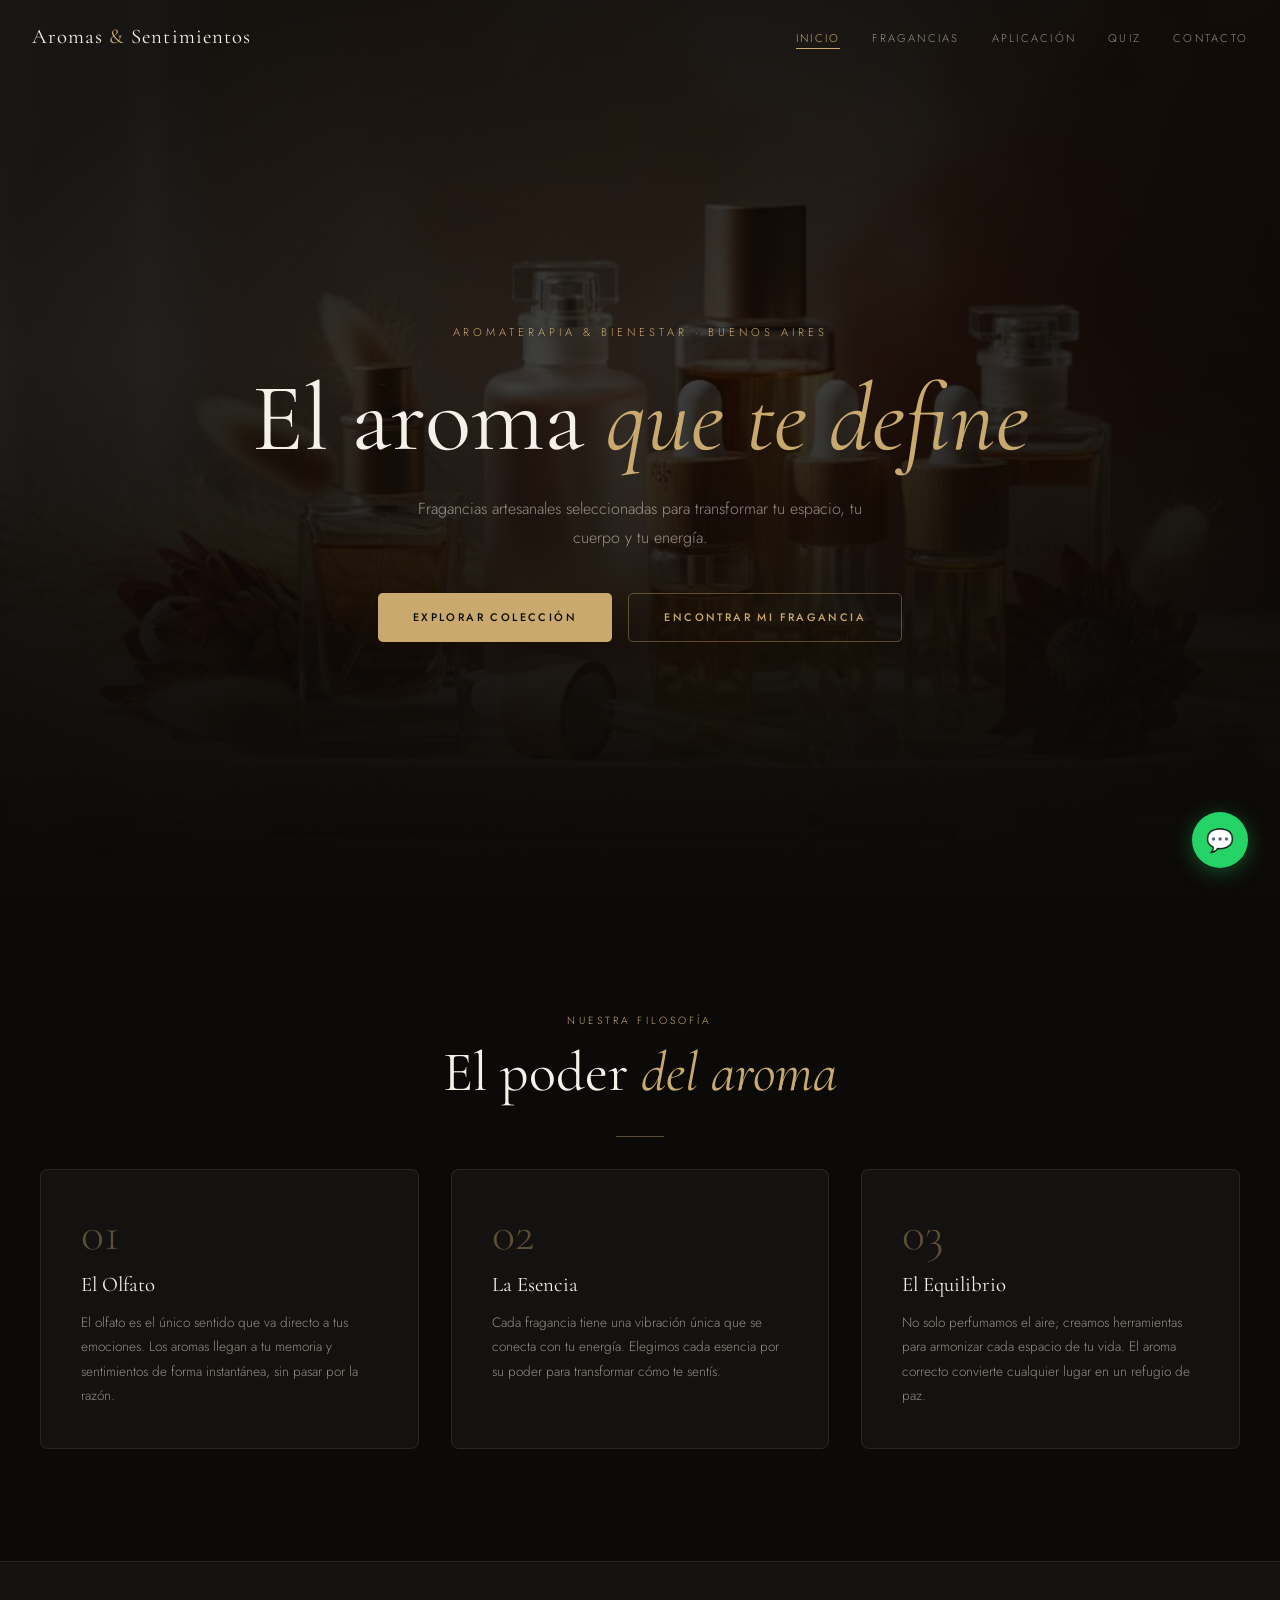
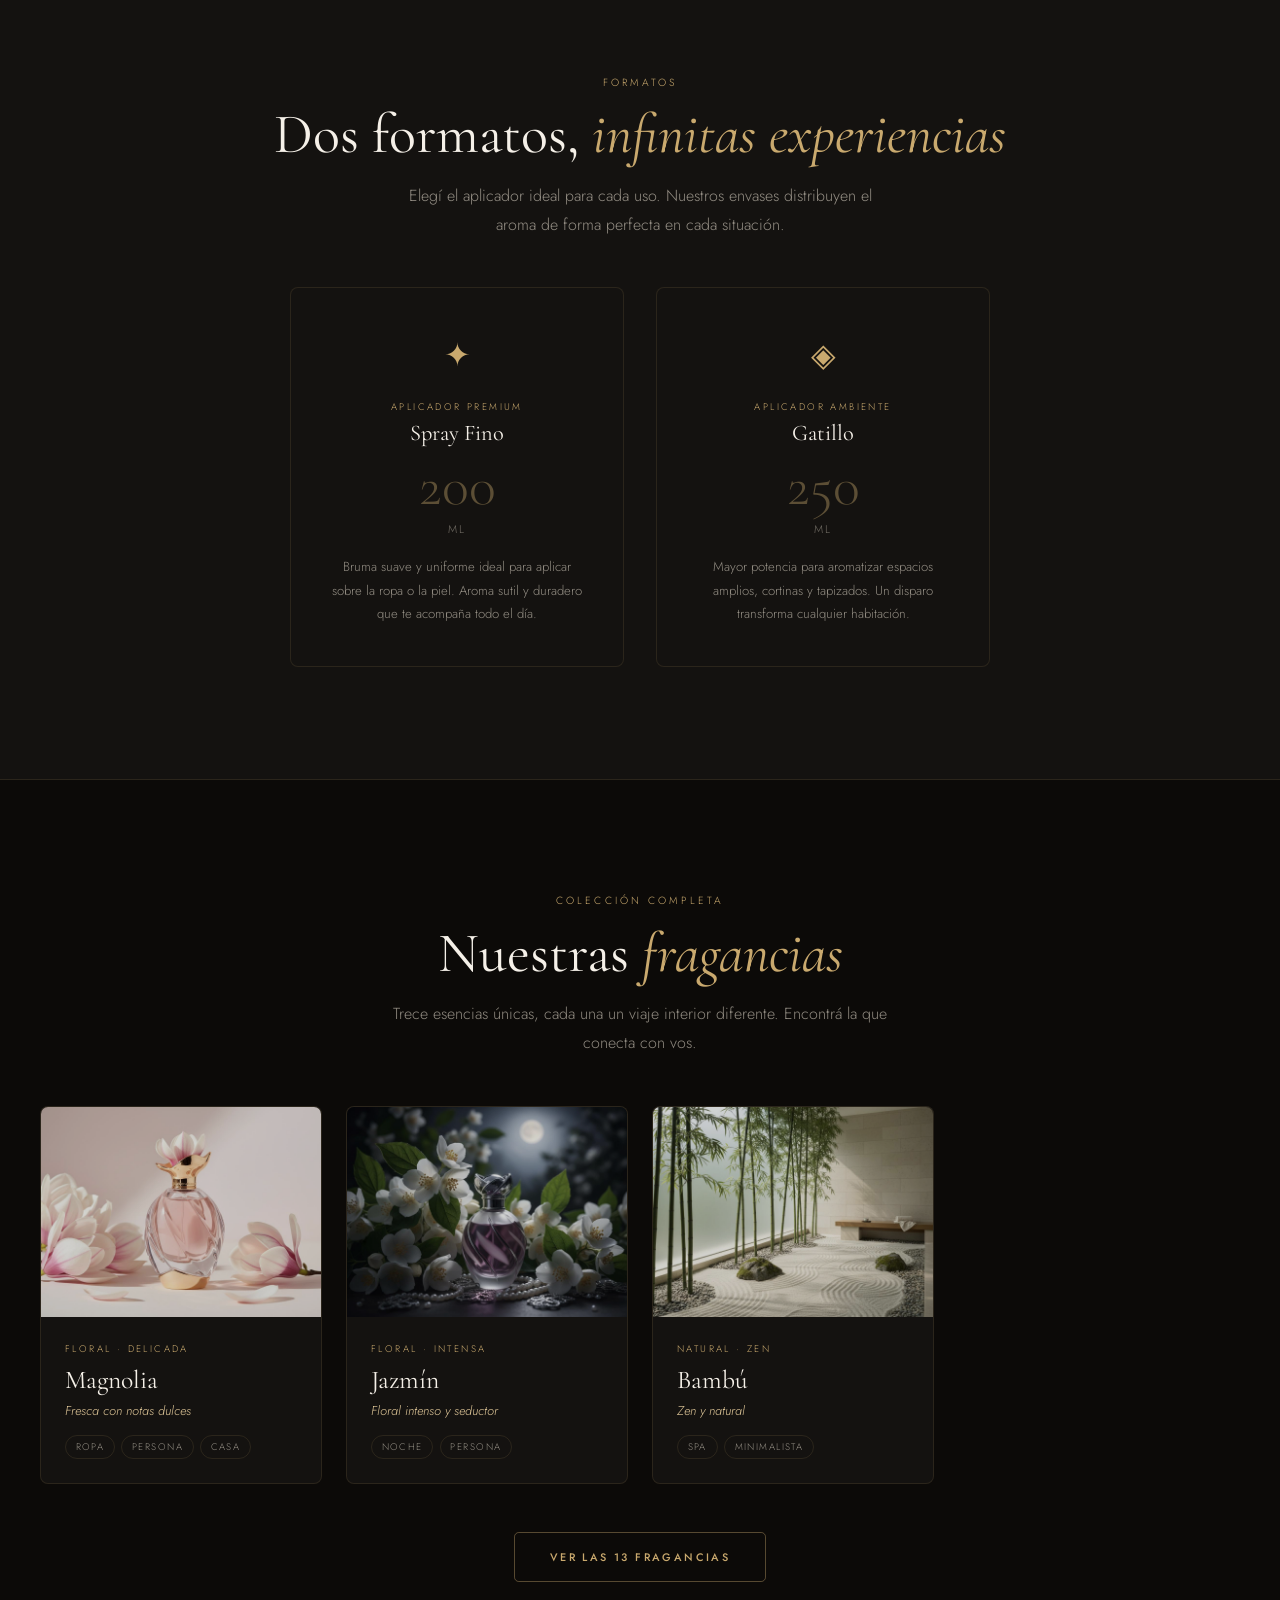
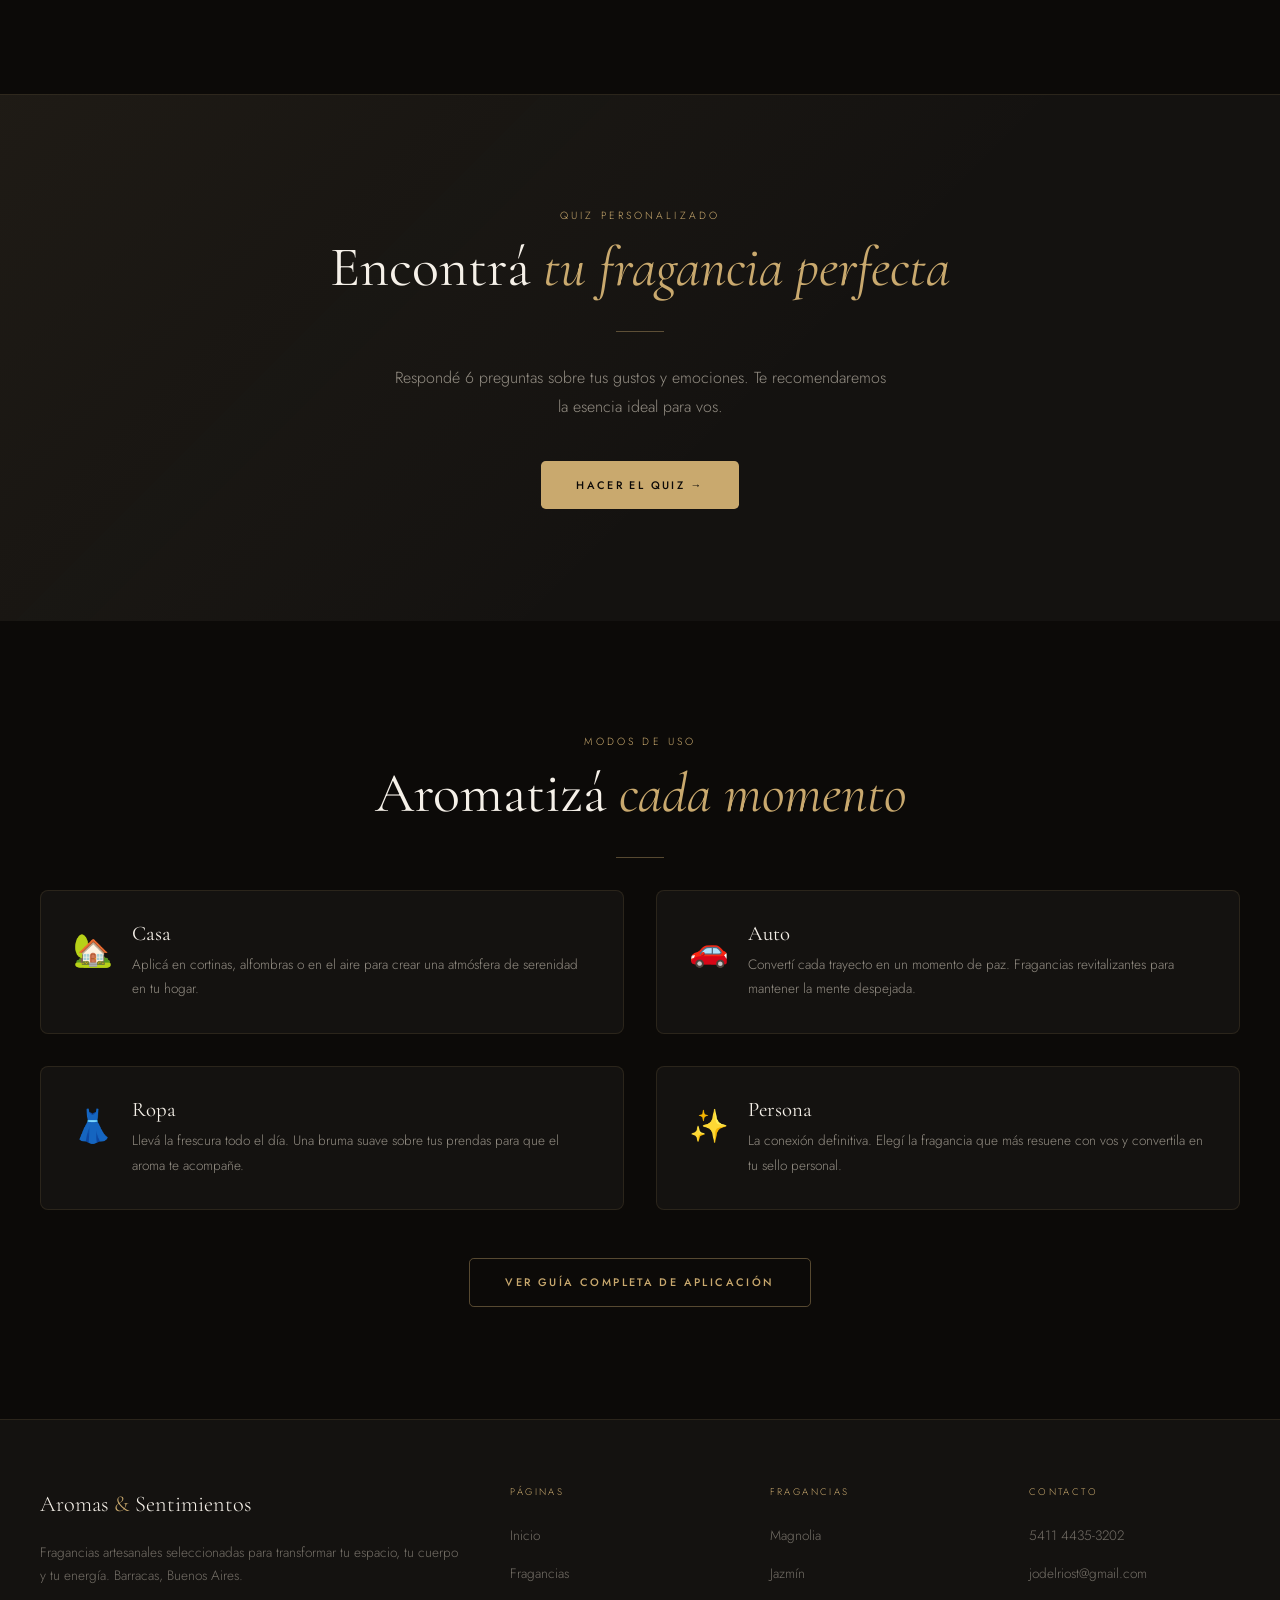
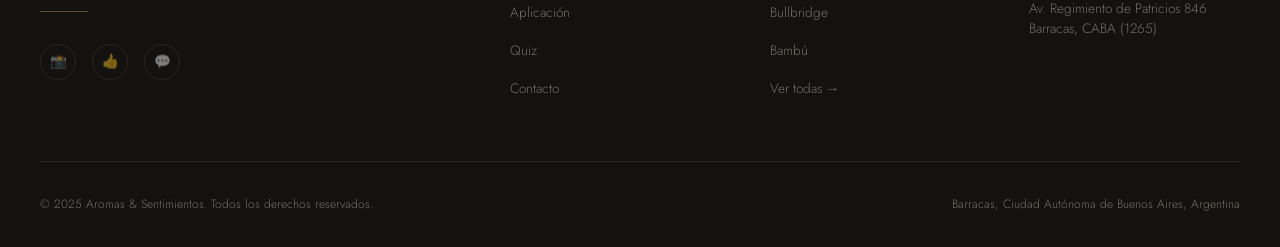
==== index.html @ 44676bf6 "Mi primer commit, proyecto subido a netlify Parent Folder ENCONTRA-TU-FRAGANCIA" ====
<!DOCTYPE html>
<html lang="es">
<head>
  <meta charset="UTF-8">
  <meta name="viewport" content="width=device-width, initial-scale=1.0">
  <title>Aromas & Sentimientos — Fragancias Artesanales en Buenos Aires</title>
  <meta name="description" content="Fragancias artesanales seleccionadas para transformar tu espacio, cuerpo y energía. Descubrí nuestras 13 esencias únicas en Barracas, Buenos Aires.">
  <meta name="keywords" content="fragancias artesanales, aromaterapia, perfumes Buenos Aires, Barracas, esencias, aromas sentimientos">
  <meta name="robots" content="index, follow">
  <meta name="author" content="Aromas & Sentimientos">
  <link rel="canonical" href="https://tufragancia.netlify.app/">

  <!-- Open Graph -->
  <meta property="og:type" content="website">
  <meta property="og:title" content="Aromas & Sentimientos — Fragancias Artesanales">
  <meta property="og:description" content="Fragancias artesanales seleccionadas para transformar tu espacio, cuerpo y energía.">
  <meta property="og:url" content="https://tufragancia.netlify.app/">
  <meta property="og:image" content="https://tufragancia.netlify.app/images/hero-bg.jpg">
  <meta property="og:locale" content="es_AR">

  <!-- Twitter Card -->
  <meta name="twitter:card" content="summary_large_image">
  <meta name="twitter:title" content="Aromas & Sentimientos — Fragancias Artesanales">
  <meta name="twitter:description" content="Fragancias artesanales seleccionadas para transformar tu espacio, cuerpo y energía.">

  <!-- Schema.org -->
  <script type="application/ld+json">
  {
    "@context": "https://schema.org",
    "@type": "LocalBusiness",
    "name": "Aromas & Sentimientos",
    "description": "Fragancias artesanales seleccionadas para transformar tu espacio, cuerpo y energía.",
    "url": "https://tufragancia.netlify.app",
    "telephone": "+541144353202",
    "email": "jodelriost@gmail.com",
    "address": {
      "@type": "PostalAddress",
      "streetAddress": "Avenida Regimiento de Patricios 846",
      "addressLocality": "Barracas",
      "addressRegion": "Ciudad Autónoma de Buenos Aires",
      "postalCode": "1265",
      "addressCountry": "AR"
    },
    "sameAs": [
      "https://www.instagram.com/aromassentimientos",
      "https://www.facebook.com/aromassentimientos"
    ],
    "openingHoursSpecification": {
      "@type": "OpeningHoursSpecification",
      "dayOfWeek": ["Monday","Tuesday","Wednesday","Thursday","Friday","Saturday"],
      "opens": "10:00",
      "closes": "19:00"
    },
    "priceRange": "$$",
    "image": "https://tufragancia.netlify.app/images/hero-bg.jpg"
  }
  </script>

  <link rel="icon" type="image/svg+xml" href="favicon.svg">
  <link rel="stylesheet" href="css/styles.css">
</head>
<body>

<!-- NAV -->
<nav class="nav" role="navigation" aria-label="Navegación principal">
  <a href="index.html" class="nav-logo" aria-label="Aromas Sentimientos - Inicio">Aromas <span>&</span> Sentimientos</a>
  <ul class="nav-links" role="list">
    <li><a href="index.html" class="active">Inicio</a></li>
    <li><a href="fragancias.html">Fragancias</a></li>
    <li><a href="aplicacion.html">Aplicación</a></li>
    <li><a href="quiz.html">Quiz</a></li>
    <li><a href="contacto.html">Contacto</a></li>
  </ul>
  <button class="nav-hamburger" aria-label="Abrir menú" aria-expanded="false">
    <span></span><span></span><span></span>
  </button>
</nav>

<!-- HERO -->
<section class="hero" aria-label="Hero principal">
  <div class="hero-bg" role="img" aria-label="Fragancias artesanales de Aromas y Sentimientos"></div>
  <div class="hero-overlay"></div>
  <div class="hero-content">
    <p class="hero-eyebrow">Aromaterapia & Bienestar · Buenos Aires</p>
    <h1>El aroma <em>que te define</em></h1>
    <p class="hero-sub">Fragancias artesanales seleccionadas para transformar tu espacio, tu cuerpo y tu energía.</p>
    <div class="hero-actions">
      <a href="fragancias.html" class="btn btn-gold">Explorar colección</a>
      <a href="quiz.html" class="btn btn-outline">Encontrar mi fragancia</a>
    </div>
  </div>
</section>

<!-- FILOSOFÍA -->
<section class="section" id="filosofia" aria-labelledby="filosofia-title">
  <div class="container">
    <div class="text-center reveal">
      <span class="section-label">Nuestra filosofía</span>
      <h2 id="filosofia-title">El poder <em>del aroma</em></h2>
      <div class="gold-line center"></div>
    </div>
    <div class="phil-grid">
      <article class="phil-item reveal">
        <p class="phil-num">01</p>
        <h3 class="phil-title">El Olfato</h3>
        <p class="phil-text">El olfato es el único sentido que va directo a tus emociones. Los aromas llegan a tu memoria y sentimientos de forma instantánea, sin pasar por la razón.</p>
      </article>
      <article class="phil-item reveal">
        <p class="phil-num">02</p>
        <h3 class="phil-title">La Esencia</h3>
        <p class="phil-text">Cada fragancia tiene una vibración única que se conecta con tu energía. Elegimos cada esencia por su poder para transformar cómo te sentís.</p>
      </article>
      <article class="phil-item reveal">
        <p class="phil-num">03</p>
        <h3 class="phil-title">El Equilibrio</h3>
        <p class="phil-text">No solo perfumamos el aire; creamos herramientas para armonizar cada espacio de tu vida. El aroma correcto convierte cualquier lugar en un refugio de paz.</p>
      </article>
    </div>
  </div>
</section>

<!-- PRESENTACIONES -->
<section class="section" style="background: var(--surface); border-top: 1px solid var(--border); border-bottom: 1px solid var(--border);" aria-labelledby="pres-title">
  <div class="container">
    <div class="text-center reveal">
      <span class="section-label">Formatos</span>
      <h2 id="pres-title">Dos formatos, <em>infinitas experiencias</em></h2>
      <p style="max-width: 55ch; margin: 1rem auto 3rem;">Elegí el aplicador ideal para cada uso. Nuestros envases distribuyen el aroma de forma perfecta en cada situación.</p>
    </div>
    <div class="pres-grid">
      <div class="pres-card reveal">
        <div class="pres-icon">✦</div>
        <p class="pres-type">Aplicador Premium</p>
        <h3 class="pres-name">Spray Fino</h3>
        <p class="pres-ml">200</p>
        <p class="pres-ml-unit">ML</p>
        <p class="pres-desc">Bruma suave y uniforme ideal para aplicar sobre la ropa o la piel. Aroma sutil y duradero que te acompaña todo el día.</p>
      </div>
      <div class="pres-card reveal">
        <div class="pres-icon">◈</div>
        <p class="pres-type">Aplicador Ambiente</p>
        <h3 class="pres-name">Gatillo</h3>
        <p class="pres-ml">250</p>
        <p class="pres-ml-unit">ML</p>
        <p class="pres-desc">Mayor potencia para aromatizar espacios amplios, cortinas y tapizados. Un disparo transforma cualquier habitación.</p>
      </div>
    </div>
  </div>
</section>

<!-- FRAGANCIAS PREVIEW -->
<section class="section" aria-labelledby="frag-preview-title">
  <div class="container">
    <div class="text-center reveal">
      <span class="section-label">Colección Completa</span>
      <h2 id="frag-preview-title">Nuestras <em>fragancias</em></h2>
      <p style="max-width: 55ch; margin: 1rem auto 3rem;">Trece esencias únicas, cada una un viaje interior diferente. Encontrá la que conecta con vos.</p>
    </div>
    <div class="frag-grid">
      <article class="frag-card reveal">
        <img src="images/fragrance-magnolia.jpg" alt="Fragancia Magnolia - Floral delicada" class="frag-card-img" width="400" height="300" loading="lazy">
        <div class="frag-card-body">
          <p class="frag-cat">Floral · Delicada</p>
          <h3 class="frag-name">Magnolia</h3>
          <p class="frag-perfil">Fresca con notas dulces</p>
          <div class="frag-usos"><span class="frag-uso-tag">Ropa</span><span class="frag-uso-tag">Persona</span><span class="frag-uso-tag">Casa</span></div>
        </div>
      </article>
      <article class="frag-card reveal">
        <img src="images/fragrance-jazmin.jpg" alt="Fragancia Jazmín - Floral intensa seductora" class="frag-card-img" width="400" height="300" loading="lazy">
        <div class="frag-card-body">
          <p class="frag-cat">Floral · Intensa</p>
          <h3 class="frag-name">Jazmín</h3>
          <p class="frag-perfil">Floral intenso y seductor</p>
          <div class="frag-usos"><span class="frag-uso-tag">Noche</span><span class="frag-uso-tag">Persona</span></div>
        </div>
      </article>
      <article class="frag-card reveal">
        <img src="images/fragrance-bambu.jpg" alt="Fragancia Bambú - Natural Zen" class="frag-card-img" width="400" height="300" loading="lazy">
        <div class="frag-card-body">
          <p class="frag-cat">Natural · Zen</p>
          <h3 class="frag-name">Bambú</h3>
          <p class="frag-perfil">Zen y natural</p>
          <div class="frag-usos"><span class="frag-uso-tag">Spa</span><span class="frag-uso-tag">Minimalista</span></div>
        </div>
      </article>
    </div>
    <div class="text-center mt-3 reveal">
      <a href="fragancias.html" class="btn btn-outline">Ver las 13 fragancias</a>
    </div>
  </div>
</section>

<!-- CTA QUIZ -->
<section class="section" style="background: linear-gradient(135deg, rgba(201,169,110,0.06) 0%, transparent 60%), var(--surface); border-top: 1px solid var(--border);" aria-labelledby="cta-title">
  <div class="container text-center">
    <div class="reveal">
      <span class="section-label">Quiz Personalizado</span>
      <h2 id="cta-title">Encontrá <em>tu fragancia perfecta</em></h2>
      <div class="gold-line center"></div>
      <p style="max-width: 55ch; margin: 0 auto 2.5rem;">Respondé 6 preguntas sobre tus gustos y emociones. Te recomendaremos la esencia ideal para vos.</p>
      <a href="quiz.html" class="btn btn-gold">Hacer el Quiz →</a>
    </div>
  </div>
</section>

<!-- AMBIENTES PREVIEW -->
<section class="section" aria-labelledby="amb-title">
  <div class="container">
    <div class="text-center reveal">
      <span class="section-label">Modos de Uso</span>
      <h2 id="amb-title">Aromatizá <em>cada momento</em></h2>
      <div class="gold-line center"></div>
    </div>
    <div class="aplic-grid">
      <div class="reveal" style="background: var(--surface); border: 1px solid var(--border); border-radius: 0.5rem; padding: 2rem; display:flex; gap:1.2rem; align-items:flex-start;">
        <span style="font-size:2rem; flex-shrink:0;">🏡</span>
        <div>
          <h3 style="font-family:'Cormorant Garamond',serif; font-size:1.3rem; color:var(--white); margin-bottom:0.4rem;">Casa</h3>
          <p style="font-size:0.85rem; color:var(--cream-dim);">Aplicá en cortinas, alfombras o en el aire para crear una atmósfera de serenidad en tu hogar.</p>
        </div>
      </div>
      <div class="reveal" style="background: var(--surface); border: 1px solid var(--border); border-radius: 0.5rem; padding: 2rem; display:flex; gap:1.2rem; align-items:flex-start;">
        <span style="font-size:2rem; flex-shrink:0;">🚗</span>
        <div>
          <h3 style="font-family:'Cormorant Garamond',serif; font-size:1.3rem; color:var(--white); margin-bottom:0.4rem;">Auto</h3>
          <p style="font-size:0.85rem; color:var(--cream-dim);">Convertí cada trayecto en un momento de paz. Fragancias revitalizantes para mantener la mente despejada.</p>
        </div>
      </div>
      <div class="reveal" style="background: var(--surface); border: 1px solid var(--border); border-radius: 0.5rem; padding: 2rem; display:flex; gap:1.2rem; align-items:flex-start;">
        <span style="font-size:2rem; flex-shrink:0;">👗</span>
        <div>
          <h3 style="font-family:'Cormorant Garamond',serif; font-size:1.3rem; color:var(--white); margin-bottom:0.4rem;">Ropa</h3>
          <p style="font-size:0.85rem; color:var(--cream-dim);">Llevá la frescura todo el día. Una bruma suave sobre tus prendas para que el aroma te acompañe.</p>
        </div>
      </div>
      <div class="reveal" style="background: var(--surface); border: 1px solid var(--border); border-radius: 0.5rem; padding: 2rem; display:flex; gap:1.2rem; align-items:flex-start;">
        <span style="font-size:2rem; flex-shrink:0;">✨</span>
        <div>
          <h3 style="font-family:'Cormorant Garamond',serif; font-size:1.3rem; color:var(--white); margin-bottom:0.4rem;">Persona</h3>
          <p style="font-size:0.85rem; color:var(--cream-dim);">La conexión definitiva. Elegí la fragancia que más resuene con vos y convertila en tu sello personal.</p>
        </div>
      </div>
    </div>
    <div class="text-center mt-3 reveal">
      <a href="aplicacion.html" class="btn btn-outline">Ver guía completa de aplicación</a>
    </div>
  </div>
</section>

<!-- FOOTER -->
<footer class="footer">
  <div class="footer-grid">
    <div>
      <p class="footer-brand">Aromas <span>&</span> Sentimientos</p>
      <p class="footer-desc">Fragancias artesanales seleccionadas para transformar tu espacio, tu cuerpo y tu energía. Barracas, Buenos Aires.</p>
      <div class="gold-line" style="margin-top:1.5rem;"></div>
      <div class="social-links" style="margin-top:1rem;">
        <a href="https://www.instagram.com/aromassentimientos" target="_blank" rel="noopener noreferrer" class="social-link" aria-label="Instagram de Aromas Sentimientos">📸</a>
        <a href="https://www.facebook.com/aromassentimientos" target="_blank" rel="noopener noreferrer" class="social-link" aria-label="Facebook de Aromas Sentimientos">👍</a>
        <a href="https://api.whatsapp.com/send?phone=541144353202&text=Hola%2C%20me%20interesan%20las%20fragancias" target="_blank" rel="noopener noreferrer" class="social-link" aria-label="WhatsApp de Aromas Sentimientos">💬</a>
      </div>
    </div>
    <div>
      <p class="footer-title">Páginas</p>
      <ul class="footer-links">
        <li><a href="index.html">Inicio</a></li>
        <li><a href="fragancias.html">Fragancias</a></li>
        <li><a href="aplicacion.html">Aplicación</a></li>
        <li><a href="quiz.html">Quiz</a></li>
        <li><a href="contacto.html">Contacto</a></li>
      </ul>
    </div>
    <div>
      <p class="footer-title">Fragancias</p>
      <ul class="footer-links">
        <li><a href="fragancias.html">Magnolia</a></li>
        <li><a href="fragancias.html">Jazmín</a></li>
        <li><a href="fragancias.html">Bullbridge</a></li>
        <li><a href="fragancias.html">Bambú</a></li>
        <li><a href="fragancias.html">Ver todas →</a></li>
      </ul>
    </div>
    <div>
      <p class="footer-title">Contacto</p>
      <ul class="footer-links">
        <li><a href="tel:+541144353202">5411 4435-3202</a></li>
        <li><a href="mailto:jodelriost@gmail.com">jodelriost@gmail.com</a></li>
        <li style="color:var(--text-dim); font-size:0.85rem; line-height:1.5;">Av. Regimiento de Patricios 846<br>Barracas, CABA (1265)</li>
      </ul>
    </div>
  </div>
  <div class="footer-bottom">
    <p>© 2025 Aromas & Sentimientos. Todos los derechos reservados.</p>
    <p>Barracas, Ciudad Autónoma de Buenos Aires, Argentina</p>
  </div>
</footer>

<!-- WhatsApp flotante -->
<a href="https://api.whatsapp.com/send?phone=541144353202&text=Hola%2C%20me%20interesan%20las%20fragancias" target="_blank" rel="noopener noreferrer" class="wa-float" aria-label="Contactar por WhatsApp">💬</a>


<script src="js/main.js" defer></script>

</body>
</html>
---- css/styles.css ----
/* ============================================
   AROMAS & SENTIMIENTOS — ESTILOS GLOBALES
   Luxury Dark Aesthetic · Cormorant + Jost
   ============================================ */

@import url('https://fonts.googleapis.com/css2?family=Cormorant+Garamond:ital,wght@0,300;0,400;0,500;0,600;1,300;1,400&family=Jost:wght@200;300;400;500&display=swap');

:root {
  --bg: #0c0a08;
  --surface: #141210;
  --surface2: #1c1917;
  --border: rgba(201,169,110,0.12);
  --gold: #c9a96e;
  --gold-light: #e2c99a;
  --gold-dim: rgba(201,169,110,0.4);
  --white: #f5f0e8;
  --cream: #e8e0d0;
  --cream-dim: rgba(232,224,208,0.6);
  --text-dim: rgba(232,224,208,0.45);
  --accent: #8b6f3e;
  --radius: 0.5rem;
  --transition: all 0.4s cubic-bezier(0.25,0.46,0.45,0.94);
}

*, *::before, *::after { box-sizing: border-box; margin: 0; padding: 0; }

html { scroll-behavior: smooth; font-size: 16px; }

body {
  background: var(--bg);
  color: var(--cream);
  font-family: 'Jost', sans-serif;
  font-weight: 300;
  line-height: 1.7;
  overflow-x: hidden;
  -webkit-font-smoothing: antialiased;
}

/* ── TYPOGRAPHY ── */
h1, h2, h3 {
  font-family: 'Cormorant Garamond', serif;
  font-weight: 400;
  color: var(--white);
  line-height: 1.1;
}
h1 { font-size: clamp(3rem, 8vw, 6rem); }
h2 { font-size: clamp(2rem, 5vw, 3.5rem); }
h3 { font-size: clamp(1.4rem, 3vw, 2rem); }

em { font-style: italic; color: var(--gold); }

p { color: var(--cream-dim); line-height: 1.8; }

a { color: inherit; text-decoration: none; transition: var(--transition); }

img { display: block; max-width: 100%; height: auto; }

/* ── NAV ── */
.nav {
  position: fixed;
  top: 0; left: 0; right: 0;
  z-index: 1000;
  padding: 1.2rem 2rem;
  display: flex;
  align-items: center;
  justify-content: space-between;
  transition: var(--transition);
}
.nav.scrolled {
  background: rgba(12,10,8,0.95);
  backdrop-filter: blur(20px);
  border-bottom: 1px solid var(--border);
  padding: 0.8rem 2rem;
}
.nav-logo {
  font-family: 'Cormorant Garamond', serif;
  font-size: 1.3rem;
  font-weight: 400;
  color: var(--white);
  letter-spacing: 0.05em;
}
.nav-logo span { color: var(--gold); }
.nav-links {
  display: flex;
  gap: 2rem;
  list-style: none;
}
.nav-links a {
  font-size: 0.7rem;
  letter-spacing: 0.2em;
  text-transform: uppercase;
  color: var(--cream-dim);
  position: relative;
  padding-bottom: 0.2rem;
}
.nav-links a::after {
  content: '';
  position: absolute;
  bottom: 0; left: 0;
  width: 0; height: 1px;
  background: var(--gold);
  transition: width 0.3s ease;
}
.nav-links a:hover, .nav-links a.active {
  color: var(--gold);
}
.nav-links a:hover::after, .nav-links a.active::after { width: 100%; }

.nav-hamburger {
  display: none;
  flex-direction: column;
  gap: 5px;
  cursor: pointer;
  background: none;
  border: none;
  padding: 0.3rem;
}
.nav-hamburger span {
  display: block;
  width: 24px; height: 1px;
  background: var(--gold);
  transition: var(--transition);
}

/* ── HERO ── */
.hero {
  min-height: 100vh;
  display: flex;
  align-items: center;
  justify-content: center;
  position: relative;
  overflow: hidden;
  text-align: center;
  padding: 8rem 2rem 4rem;
}
.hero-bg {
  position: absolute;
  inset: 0;
  background-image: url('../images/hero-bg.jpg');
  background-size: cover;
  background-position: center;
  filter: brightness(0.25);
  transform: scale(1.05);
  animation: slowZoom 20s ease-in-out infinite alternate;
}
@keyframes slowZoom {
  from { transform: scale(1.05); }
  to { transform: scale(1.12); }
}
.hero-overlay {
  position: absolute;
  inset: 0;
  background: radial-gradient(ellipse at center, transparent 20%, rgba(12,10,8,0.7) 80%),
              linear-gradient(to bottom, transparent 40%, var(--bg) 100%);
}
.hero-content {
  position: relative;
  z-index: 1;
  max-width: 900px;
  animation: fadeUp 1.2s ease both;
}
.hero-eyebrow {
  font-size: 0.7rem;
  letter-spacing: 0.35em;
  text-transform: uppercase;
  color: var(--gold);
  margin-bottom: 1.5rem;
  opacity: 0;
  animation: fadeUp 0.8s 0.3s ease both;
}
.hero h1 {
  margin-bottom: 1.5rem;
  opacity: 0;
  animation: fadeUp 0.8s 0.5s ease both;
}
.hero-sub {
  font-size: 1rem;
  color: var(--cream-dim);
  max-width: 55ch;
  margin: 0 auto 2.5rem;
  opacity: 0;
  animation: fadeUp 0.8s 0.7s ease both;
}
.hero-actions {
  display: flex;
  gap: 1rem;
  justify-content: center;
  flex-wrap: wrap;
  opacity: 0;
  animation: fadeUp 0.8s 0.9s ease both;
}

/* ── BUTTONS ── */
.btn {
  display: inline-flex;
  align-items: center;
  gap: 0.6rem;
  padding: 0.9rem 2.2rem;
  font-family: 'Jost', sans-serif;
  font-size: 0.68rem;
  font-weight: 500;
  letter-spacing: 0.22em;
  text-transform: uppercase;
  border-radius: 0.3rem;
  transition: var(--transition);
  cursor: pointer;
  border: none;
}
.btn-gold {
  background: var(--gold);
  color: var(--bg);
}
.btn-gold:hover { background: var(--gold-light); transform: translateY(-2px); box-shadow: 0 8px 24px rgba(201,169,110,0.25); }
.btn-outline {
  border: 1px solid var(--gold-dim);
  color: var(--gold);
  background: transparent;
}
.btn-outline:hover { border-color: var(--gold); background: rgba(201,169,110,0.06); transform: translateY(-2px); }

/* ── SECTIONS ── */
.section { padding: 7rem 2rem; }
.container { max-width: 1200px; margin: 0 auto; }
.section-label {
  font-size: 0.65rem;
  letter-spacing: 0.3em;
  text-transform: uppercase;
  color: var(--gold);
  margin-bottom: 0.8rem;
  display: block;
}
.section-title { margin-bottom: 1.5rem; }
.section-line {
  width: 3rem; height: 1px;
  background: var(--gold-dim);
  margin: 0 auto 3rem;
}

/* ── CARDS ── */
.card {
  background: var(--surface);
  border: 1px solid var(--border);
  border-radius: var(--radius);
  overflow: hidden;
  transition: var(--transition);
}
.card:hover {
  transform: translateY(-4px);
  border-color: var(--gold-dim);
  box-shadow: 0 16px 48px rgba(0,0,0,0.4);
}

/* ── FRAGRANCE CARD ── */
.frag-grid {
  display: grid;
  grid-template-columns: repeat(auto-fill, minmax(280px, 1fr));
  gap: 1.5rem;
}
.frag-card { background: var(--surface); border: 1px solid var(--border); border-radius: var(--radius); overflow: hidden; transition: var(--transition); }
.frag-card:hover { transform: translateY(-5px); border-color: var(--gold-dim); box-shadow: 0 20px 60px rgba(0,0,0,0.5); }
.frag-card-img {
  width: 100%; aspect-ratio: 4/3;
  object-fit: cover;
  filter: brightness(0.85) saturate(0.9);
  transition: var(--transition);
}
.frag-card:hover .frag-card-img { filter: brightness(1) saturate(1); transform: scale(1.03); }
.frag-card-body { padding: 1.5rem; }
.frag-cat {
  font-size: 0.6rem;
  letter-spacing: 0.25em;
  text-transform: uppercase;
  color: var(--gold);
  margin-bottom: 0.5rem;
}
.frag-name {
  font-family: 'Cormorant Garamond', serif;
  font-size: 1.6rem;
  color: var(--white);
  margin-bottom: 0.3rem;
}
.frag-perfil {
  font-size: 0.8rem;
  color: var(--gold-light);
  font-style: italic;
  margin-bottom: 0.8rem;
}
.frag-desc { font-size: 0.85rem; color: var(--cream-dim); margin-bottom: 1rem; }
.frag-usos { display: flex; flex-wrap: wrap; gap: 0.4rem; }
.frag-uso-tag {
  font-size: 0.6rem;
  letter-spacing: 0.15em;
  text-transform: uppercase;
  padding: 0.2rem 0.6rem;
  border: 1px solid var(--border);
  border-radius: 2rem;
  color: var(--cream-dim);
}

/* ── PAGE HERO (inner pages) ── */
.page-hero {
  padding: 10rem 2rem 5rem;
  text-align: center;
  background: radial-gradient(ellipse at 50% 0%, rgba(201,169,110,0.07) 0%, transparent 60%);
  border-bottom: 1px solid var(--border);
}
.page-hero h1 { margin-bottom: 1rem; }
.page-hero p { color: var(--cream-dim); max-width: 60ch; margin: 0 auto; }

/* ── FOOTER ── */
.footer {
  background: var(--surface);
  border-top: 1px solid var(--border);
  padding: 4rem 2rem 2rem;
}
.footer-grid {
  display: grid;
  grid-template-columns: 2fr 1fr 1fr 1fr;
  gap: 3rem;
  max-width: 1200px;
  margin: 0 auto 3rem;
}
.footer-brand { font-family: 'Cormorant Garamond', serif; font-size: 1.4rem; color: var(--white); margin-bottom: 1rem; }
.footer-brand span { color: var(--gold); }
.footer-desc { font-size: 0.85rem; color: var(--text-dim); line-height: 1.7; }
.footer-title {
  font-size: 0.6rem;
  letter-spacing: 0.25em;
  text-transform: uppercase;
  color: var(--gold);
  margin-bottom: 1.2rem;
}
.footer-links { list-style: none; }
.footer-links li { margin-bottom: 0.7rem; }
.footer-links a { font-size: 0.85rem; color: var(--text-dim); transition: color 0.3s; }
.footer-links a:hover { color: var(--gold); }
.footer-bottom {
  max-width: 1200px; margin: 0 auto;
  padding-top: 2rem;
  border-top: 1px solid var(--border);
  display: flex;
  align-items: center;
  justify-content: space-between;
  flex-wrap: wrap;
  gap: 1rem;
}
.footer-bottom p { font-size: 0.75rem; color: var(--text-dim); }
.social-links { display: flex; gap: 1rem; }
.social-link {
  width: 36px; height: 36px;
  border: 1px solid var(--border);
  border-radius: 50%;
  display: flex;
  align-items: center;
  justify-content: center;
  color: var(--text-dim);
  font-size: 0.85rem;
  transition: var(--transition);
}
.social-link:hover { border-color: var(--gold); color: var(--gold); background: rgba(201,169,110,0.06); }

/* ── DIVIDER ── */
.gold-line { width: 3rem; height: 1px; background: var(--gold-dim); margin: 2rem 0; }
.gold-line.center { margin: 2rem auto; }

/* ── PHILOSOPHY BLOCKS ── */
.phil-grid { display: grid; grid-template-columns: repeat(3, 1fr); gap: 2rem; }
.phil-item { padding: 2.5rem; background: var(--surface); border: 1px solid var(--border); border-radius: var(--radius); }
.phil-num { font-family: 'Cormorant Garamond', serif; font-size: 3rem; color: var(--gold-dim); margin-bottom: 1rem; line-height: 1; }
.phil-title { font-family: 'Cormorant Garamond', serif; font-size: 1.3rem; color: var(--white); margin-bottom: 0.8rem; }
.phil-text { font-size: 0.85rem; color: var(--cream-dim); }

/* ── APLICACION PAGE ── */
.aplic-grid { display: grid; grid-template-columns: repeat(2, 1fr); gap: 2rem; }
.aplic-card {
  background: var(--surface);
  border: 1px solid var(--border);
  border-radius: var(--radius);
  padding: 2.5rem;
  transition: var(--transition);
}
.aplic-card:hover { border-color: var(--gold-dim); transform: translateY(-3px); }
.aplic-icon { font-size: 2.5rem; margin-bottom: 1.2rem; }
.aplic-title { font-family: 'Cormorant Garamond', serif; font-size: 1.6rem; color: var(--white); margin-bottom: 0.5rem; }
.aplic-subtitle { font-size: 0.7rem; letter-spacing: 0.2em; text-transform: uppercase; color: var(--gold); margin-bottom: 1rem; }
.aplic-desc { font-size: 0.9rem; color: var(--cream-dim); margin-bottom: 1.5rem; }
.aplic-steps { list-style: none; }
.aplic-steps li {
  font-size: 0.85rem;
  color: var(--cream-dim);
  padding: 0.6rem 0;
  border-bottom: 1px solid var(--border);
  padding-left: 1.2rem;
  position: relative;
}
.aplic-steps li:last-child { border-bottom: none; }
.aplic-steps li::before { content: '—'; position: absolute; left: 0; color: var(--gold-dim); }
.aplic-frag-list { display: flex; flex-wrap: wrap; gap: 0.4rem; margin-top: 1rem; }
.aplic-frag-tag {
  font-size: 0.6rem;
  letter-spacing: 0.12em;
  text-transform: uppercase;
  padding: 0.25rem 0.7rem;
  background: rgba(201,169,110,0.08);
  border: 1px solid var(--border);
  border-radius: 2rem;
  color: var(--gold);
}

/* ── QUIZ ── */
.quiz-wrapper {
  max-width: 720px;
  margin: 0 auto;
  background: var(--surface);
  border: 1px solid var(--border);
  border-radius: var(--radius);
  padding: 3rem;
}
.quiz-progress-bar {
  height: 2px;
  background: var(--border);
  border-radius: 1px;
  margin-bottom: 2.5rem;
  overflow: hidden;
}
.quiz-progress-fill {
  height: 100%;
  background: linear-gradient(90deg, var(--gold), var(--gold-light));
  transition: width 0.5s ease;
  border-radius: 1px;
}
.quiz-step { display: none; }
.quiz-step.active { display: block; animation: fadeUp 0.4s ease; }
.quiz-step-label {
  font-size: 0.6rem;
  letter-spacing: 0.25em;
  text-transform: uppercase;
  color: var(--gold);
  margin-bottom: 0.8rem;
}
.quiz-question {
  font-family: 'Cormorant Garamond', serif;
  font-size: 1.8rem;
  color: var(--white);
  margin-bottom: 2rem;
}
.quiz-options { display: grid; grid-template-columns: 1fr 1fr; gap: 1rem; }
.quiz-option {
  background: rgba(255,255,255,0.02);
  border: 1px solid var(--border);
  border-radius: var(--radius);
  padding: 1.2rem;
  cursor: pointer;
  transition: var(--transition);
  text-align: left;
}
.quiz-option:hover { border-color: var(--gold-dim); background: rgba(201,169,110,0.05); }
.quiz-option.selected { border-color: var(--gold); background: rgba(201,169,110,0.1); }
.quiz-option-icon { font-size: 1.5rem; margin-bottom: 0.5rem; }
.quiz-option-label { font-size: 0.85rem; font-weight: 400; color: var(--white); margin-bottom: 0.2rem; }
.quiz-option-desc { font-size: 0.75rem; color: var(--cream-dim); }
.quiz-nav { display: flex; justify-content: space-between; margin-top: 2rem; gap: 1rem; }
.quiz-form-fields { display: grid; gap: 1.2rem; }
.quiz-input {
  width: 100%;
  background: rgba(255,255,255,0.03);
  border: 1px solid var(--border);
  border-radius: 0.3rem;
  padding: 0.9rem 1.1rem;
  color: var(--cream);
  font-family: 'Jost', sans-serif;
  font-size: 0.9rem;
  font-weight: 300;
  outline: none;
  transition: var(--transition);
}
.quiz-input:focus { border-color: var(--gold-dim); box-shadow: 0 0 0 2px rgba(201,169,110,0.12); }
.quiz-input::placeholder { color: var(--text-dim); }
.quiz-input-label { font-size: 0.7rem; letter-spacing: 0.15em; text-transform: uppercase; color: var(--gold); margin-bottom: 0.4rem; display: block; }
.campo-error { font-size: 0.75rem; color: #ff7575; margin-top: 0.3rem; display: none; }
.quiz-result {
  text-align: center;
  padding: 2rem;
  display: none;
}
.quiz-result.show { display: block; animation: fadeUp 0.6s ease; }

/* ── CONTACT ── */
.contact-grid { display: grid; grid-template-columns: 1fr 1fr; gap: 4rem; align-items: start; }
.contact-item { display: flex; gap: 1rem; margin-bottom: 1.5rem; }
.contact-icon { width: 44px; height: 44px; border: 1px solid var(--border); border-radius: 50%; display: flex; align-items: center; justify-content: center; color: var(--gold); flex-shrink: 0; }
.contact-label { font-size: 0.6rem; letter-spacing: 0.2em; text-transform: uppercase; color: var(--gold); margin-bottom: 0.2rem; }
.contact-value { font-size: 0.9rem; color: var(--cream-dim); }
.contact-value a { color: var(--cream-dim); }
.contact-value a:hover { color: var(--gold); }
.map-embed { width: 100%; height: 340px; border-radius: var(--radius); border: 1px solid var(--border); filter: brightness(0.7) saturate(0.5); }

/* ── ANIMATIONS ── */
@keyframes fadeUp {
  from { opacity: 0; transform: translateY(24px); }
  to { opacity: 1; transform: translateY(0); }
}

.reveal {
  opacity: 0;
  transform: translateY(20px);
  transition: opacity 0.7s ease, transform 0.7s ease;
}
.reveal.visible { opacity: 1; transform: none; }

/* ── PRESENTACIONES ── */
.pres-grid { display: grid; grid-template-columns: 1fr 1fr; gap: 2rem; max-width: 700px; margin: 0 auto; }
.pres-card {
  background: var(--surface);
  border: 1px solid var(--border);
  border-radius: var(--radius);
  padding: 2.5rem;
  text-align: center;
}
.pres-icon { font-size: 2rem; color: var(--gold); margin-bottom: 1rem; }
.pres-type { font-size: 0.6rem; letter-spacing: 0.25em; text-transform: uppercase; color: var(--gold); margin-bottom: 0.3rem; }
.pres-name { font-family: 'Cormorant Garamond', serif; font-size: 1.4rem; color: var(--white); margin-bottom: 0.8rem; }
.pres-ml { font-family: 'Cormorant Garamond', serif; font-size: 3.5rem; color: var(--gold-dim); line-height: 1; margin-bottom: 0.3rem; }
.pres-ml-unit { font-size: 0.7rem; letter-spacing: 0.2em; text-transform: uppercase; color: var(--text-dim); margin-bottom: 1rem; }
.pres-desc { font-size: 0.82rem; color: var(--cream-dim); }

/* ── MOBILE ── */
@media (max-width: 768px) {
  .nav-links { display: none; flex-direction: column; position: fixed; top: 0; right: 0; bottom: 0; width: 260px; background: var(--surface); padding: 6rem 2rem 2rem; border-left: 1px solid var(--border); z-index: 999; }
  .nav-links.open { display: flex; }
  .nav-hamburger { display: flex; z-index: 1001; }
  .phil-grid, .aplic-grid, .pres-grid { grid-template-columns: 1fr; }
  .contact-grid { grid-template-columns: 1fr; }
  .quiz-options { grid-template-columns: 1fr; }
  .footer-grid { grid-template-columns: 1fr 1fr; }
  h1 { font-size: 2.8rem; }
  h2 { font-size: 2rem; }
  .frag-grid { grid-template-columns: 1fr; }
  .section { padding: 4rem 1.2rem; }
  .quiz-wrapper { padding: 2rem 1.2rem; }
}
@media (max-width: 480px) {
  .footer-grid { grid-template-columns: 1fr; }
  .hero-actions { flex-direction: column; align-items: center; }
}

/* ── MISC ── */
.text-center { text-align: center; }
.mt-1 { margin-top: 1rem; }
.mt-2 { margin-top: 2rem; }
.mt-3 { margin-top: 3rem; }
.gold { color: var(--gold); }

/* WhatsApp float */
.wa-float {
  position: fixed;
  bottom: 2rem;
  right: 2rem;
  z-index: 500;
  width: 56px; height: 56px;
  background: #25D366;
  border-radius: 50%;
  display: flex;
  align-items: center;
  justify-content: center;
  font-size: 1.4rem;
  box-shadow: 0 4px 20px rgba(37,211,102,0.35);
  transition: var(--transition);
  animation: pulse 2s infinite;
}
.wa-float:hover { transform: scale(1.1); }
@keyframes pulse {
  0%, 100% { box-shadow: 0 4px 20px rgba(37,211,102,0.35); }
  50% { box-shadow: 0 4px 32px rgba(37,211,102,0.55); }
}

/* Breadcrumbs */
.breadcrumb {
  display: flex;
  align-items: center;
  gap: 0.5rem;
  font-size: 0.7rem;
  letter-spacing: 0.12em;
  text-transform: uppercase;
  color: var(--text-dim);
  margin-bottom: 1.5rem;
  justify-content: center;
}
.breadcrumb a { color: var(--gold); }
.breadcrumb span { color: var(--text-dim); }
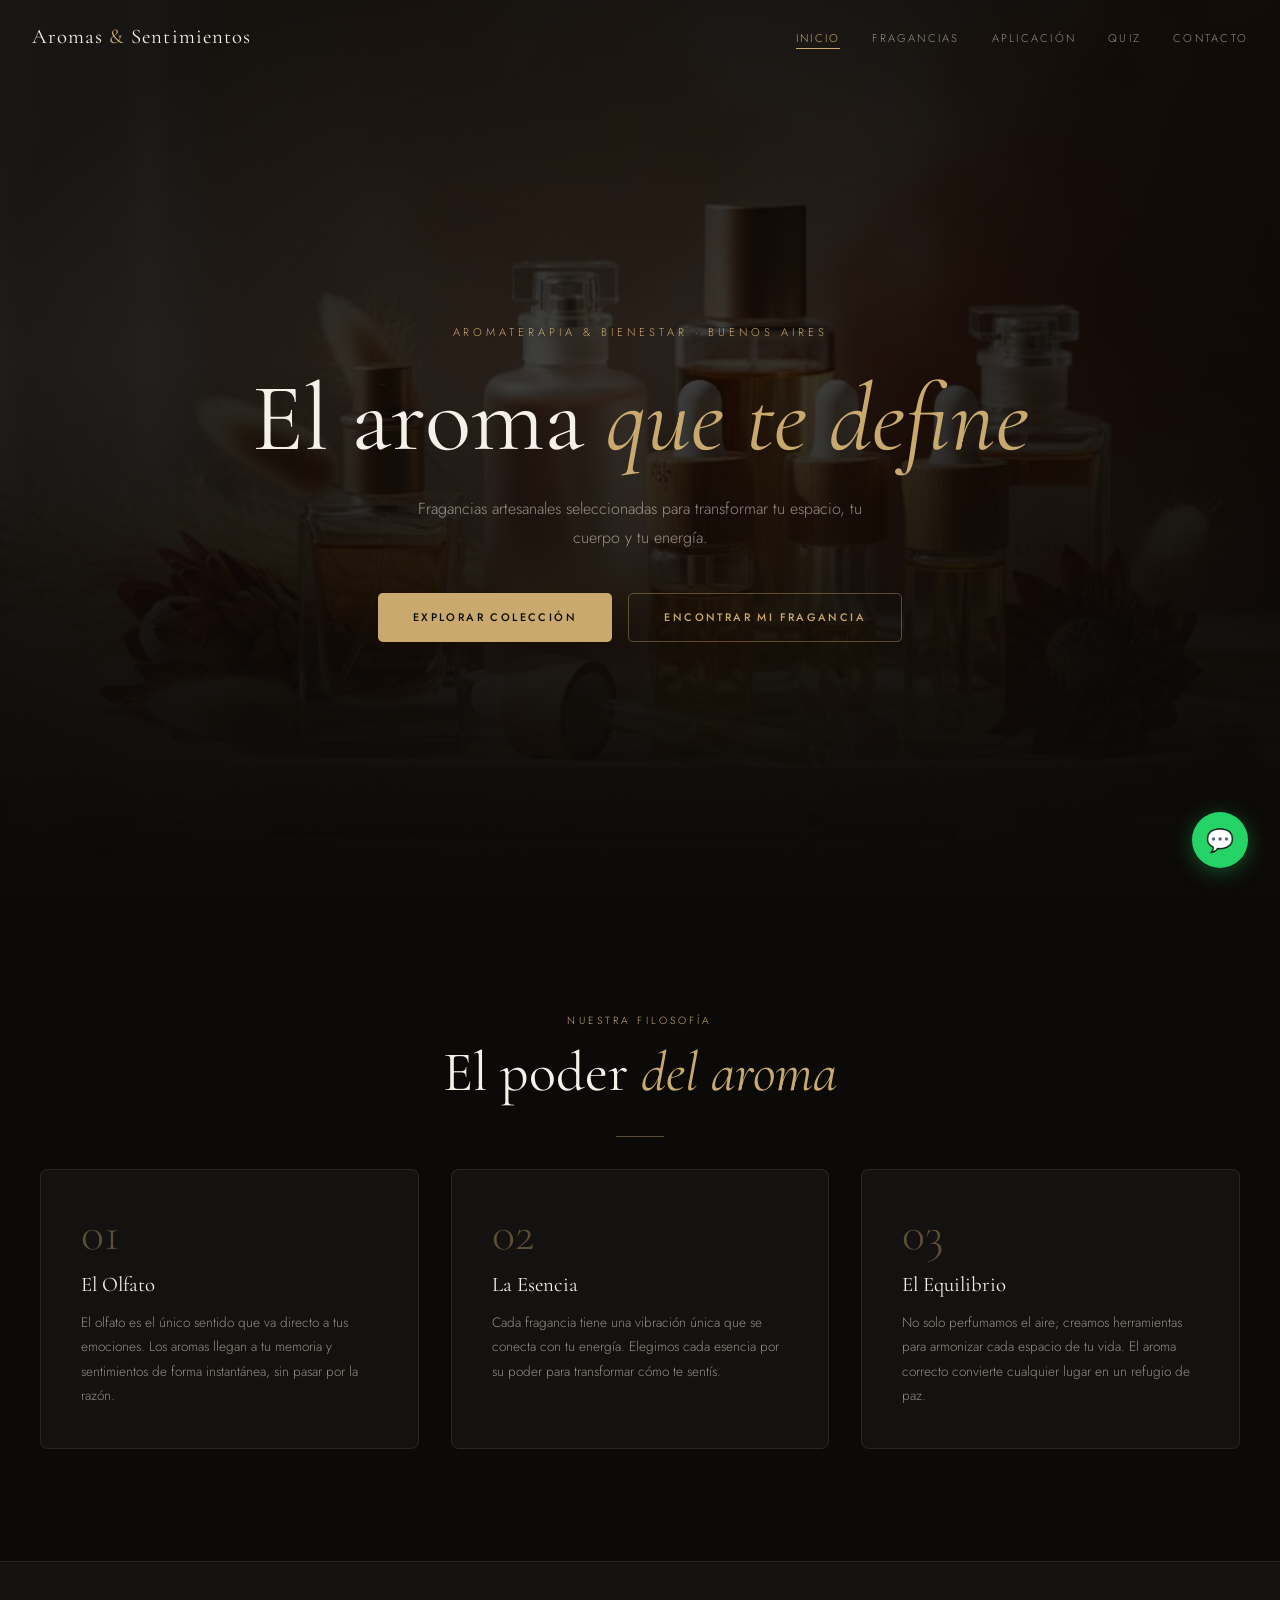
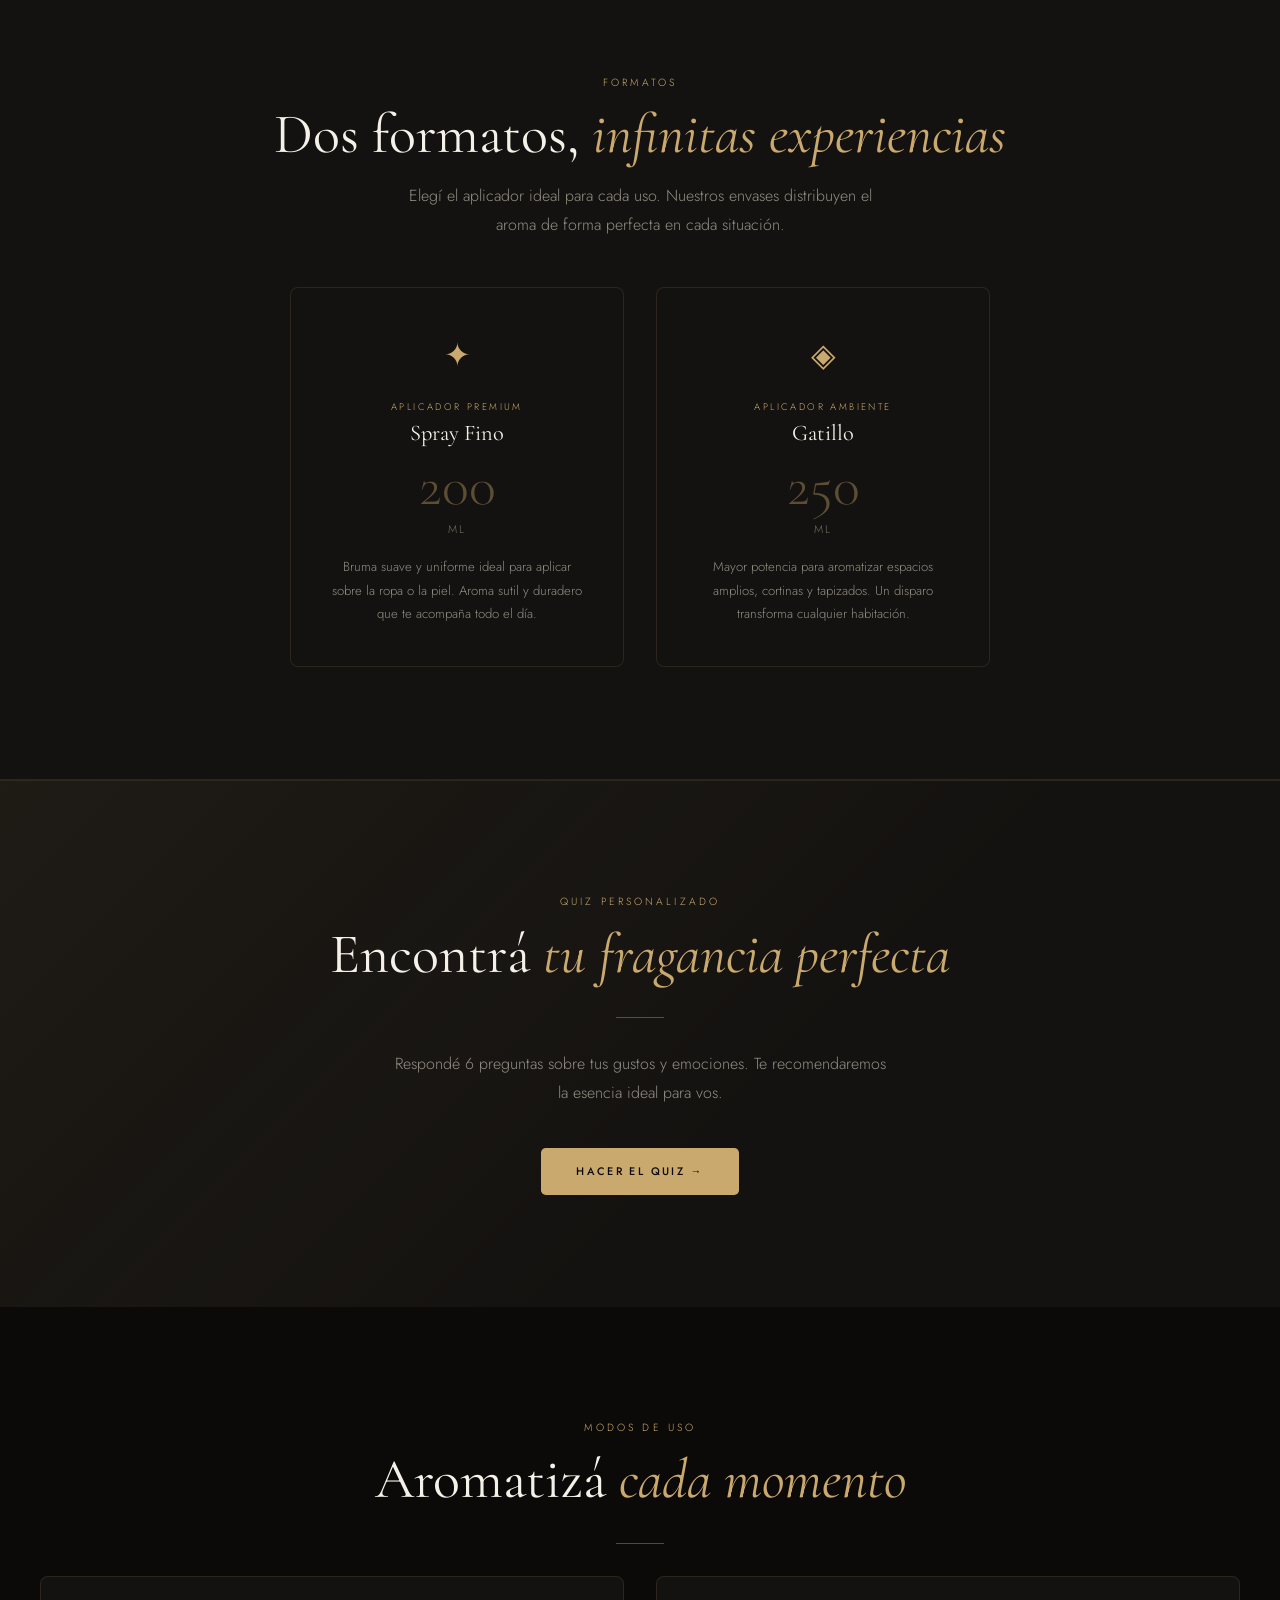
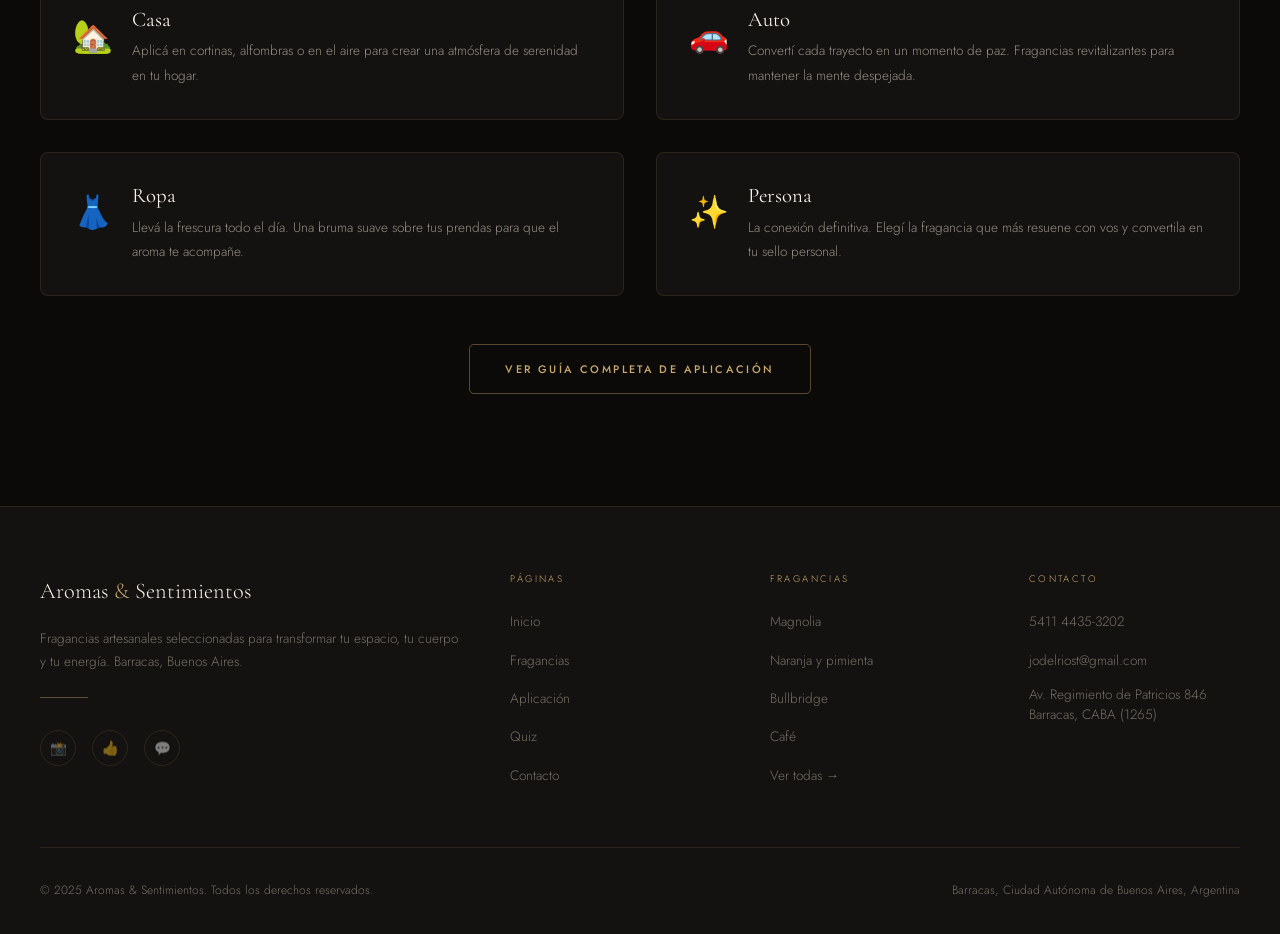
==== commit d01b2f4b: "Add files via upload Se ajusto el diseño de la pagina para que se visualice de forma correcta tanto " ====
--- a/index.html
+++ b/index.html
@@ -4,7 +4,7 @@
   <meta charset="UTF-8">
   <meta name="viewport" content="width=device-width, initial-scale=1.0">
   <title>Aromas & Sentimientos — Fragancias Artesanales en Buenos Aires</title>
-  <meta name="description" content="Fragancias artesanales seleccionadas para transformar tu espacio, cuerpo y energía. Descubrí nuestras 13 esencias únicas en Barracas, Buenos Aires.">
+  <meta name="description" content="Fragancias artesanales seleccionadas para transformar tu espacio, cuerpo y energía. Descubrí nuestras 12 esencias únicas en Barracas, Buenos Aires.">
   <meta name="keywords" content="fragancias artesanales, aromaterapia, perfumes Buenos Aires, Barracas, esencias, aromas sentimientos">
   <meta name="robots" content="index, follow">
   <meta name="author" content="Aromas & Sentimientos">
@@ -148,49 +148,6 @@
   </div>
 </section>
 
-<!-- FRAGANCIAS PREVIEW -->
-<section class="section" aria-labelledby="frag-preview-title">
-  <div class="container">
-    <div class="text-center reveal">
-      <span class="section-label">Colección Completa</span>
-      <h2 id="frag-preview-title">Nuestras <em>fragancias</em></h2>
-      <p style="max-width: 55ch; margin: 1rem auto 3rem;">Trece esencias únicas, cada una un viaje interior diferente. Encontrá la que conecta con vos.</p>
-    </div>
-    <div class="frag-grid">
-      <article class="frag-card reveal">
-        <img src="images/fragrance-magnolia.jpg" alt="Fragancia Magnolia - Floral delicada" class="frag-card-img" width="400" height="300" loading="lazy">
-        <div class="frag-card-body">
-          <p class="frag-cat">Floral · Delicada</p>
-          <h3 class="frag-name">Magnolia</h3>
-          <p class="frag-perfil">Fresca con notas dulces</p>
-          <div class="frag-usos"><span class="frag-uso-tag">Ropa</span><span class="frag-uso-tag">Persona</span><span class="frag-uso-tag">Casa</span></div>
-        </div>
-      </article>
-      <article class="frag-card reveal">
-        <img src="images/fragrance-jazmin.jpg" alt="Fragancia Jazmín - Floral intensa seductora" class="frag-card-img" width="400" height="300" loading="lazy">
-        <div class="frag-card-body">
-          <p class="frag-cat">Floral · Intensa</p>
-          <h3 class="frag-name">Jazmín</h3>
-          <p class="frag-perfil">Floral intenso y seductor</p>
-          <div class="frag-usos"><span class="frag-uso-tag">Noche</span><span class="frag-uso-tag">Persona</span></div>
-        </div>
-      </article>
-      <article class="frag-card reveal">
-        <img src="images/fragrance-bambu.jpg" alt="Fragancia Bambú - Natural Zen" class="frag-card-img" width="400" height="300" loading="lazy">
-        <div class="frag-card-body">
-          <p class="frag-cat">Natural · Zen</p>
-          <h3 class="frag-name">Bambú</h3>
-          <p class="frag-perfil">Zen y natural</p>
-          <div class="frag-usos"><span class="frag-uso-tag">Spa</span><span class="frag-uso-tag">Minimalista</span></div>
-        </div>
-      </article>
-    </div>
-    <div class="text-center mt-3 reveal">
-      <a href="fragancias.html" class="btn btn-outline">Ver las 13 fragancias</a>
-    </div>
-  </div>
-</section>
-
 <!-- CTA QUIZ -->
 <section class="section" style="background: linear-gradient(135deg, rgba(201,169,110,0.06) 0%, transparent 60%), var(--surface); border-top: 1px solid var(--border);" aria-labelledby="cta-title">
   <div class="container text-center">
@@ -275,9 +232,9 @@
       <p class="footer-title">Fragancias</p>
       <ul class="footer-links">
         <li><a href="fragancias.html">Magnolia</a></li>
-        <li><a href="fragancias.html">Jazmín</a></li>
+        <li><a href="fragancias.html">Naranja y pimienta</a></li>
         <li><a href="fragancias.html">Bullbridge</a></li>
-        <li><a href="fragancias.html">Bambú</a></li>
+        <li><a href="fragancias.html">Café</a></li>
         <li><a href="fragancias.html">Ver todas →</a></li>
       </ul>
     </div>
@@ -299,7 +256,6 @@
 <!-- WhatsApp flotante -->
 <a href="https://api.whatsapp.com/send?phone=541144353202&text=Hola%2C%20me%20interesan%20las%20fragancias" target="_blank" rel="noopener noreferrer" class="wa-float" aria-label="Contactar por WhatsApp">💬</a>
 
-
 <script src="js/main.js" defer></script>
 
 </body>
--- a/css/styles.css
+++ b/css/styles.css
@@ -535,11 +535,11 @@
   .footer-grid { grid-template-columns: 1fr 1fr; }
   h1 { font-size: 2.8rem; }
   h2 { font-size: 2rem; }
-  .frag-grid { grid-template-columns: 1fr; }
   .section { padding: 4rem 1.2rem; }
   .quiz-wrapper { padding: 2rem 1.2rem; }
 }
 @media (max-width: 480px) {
+  .frag-grid { grid-template-columns: 1fr; }
   .footer-grid { grid-template-columns: 1fr; }
   .hero-actions { flex-direction: column; align-items: center; }
 }
@@ -588,3 +588,4 @@
 }
 .breadcrumb a { color: var(--gold); }
 .breadcrumb span { color: var(--text-dim); }
+
